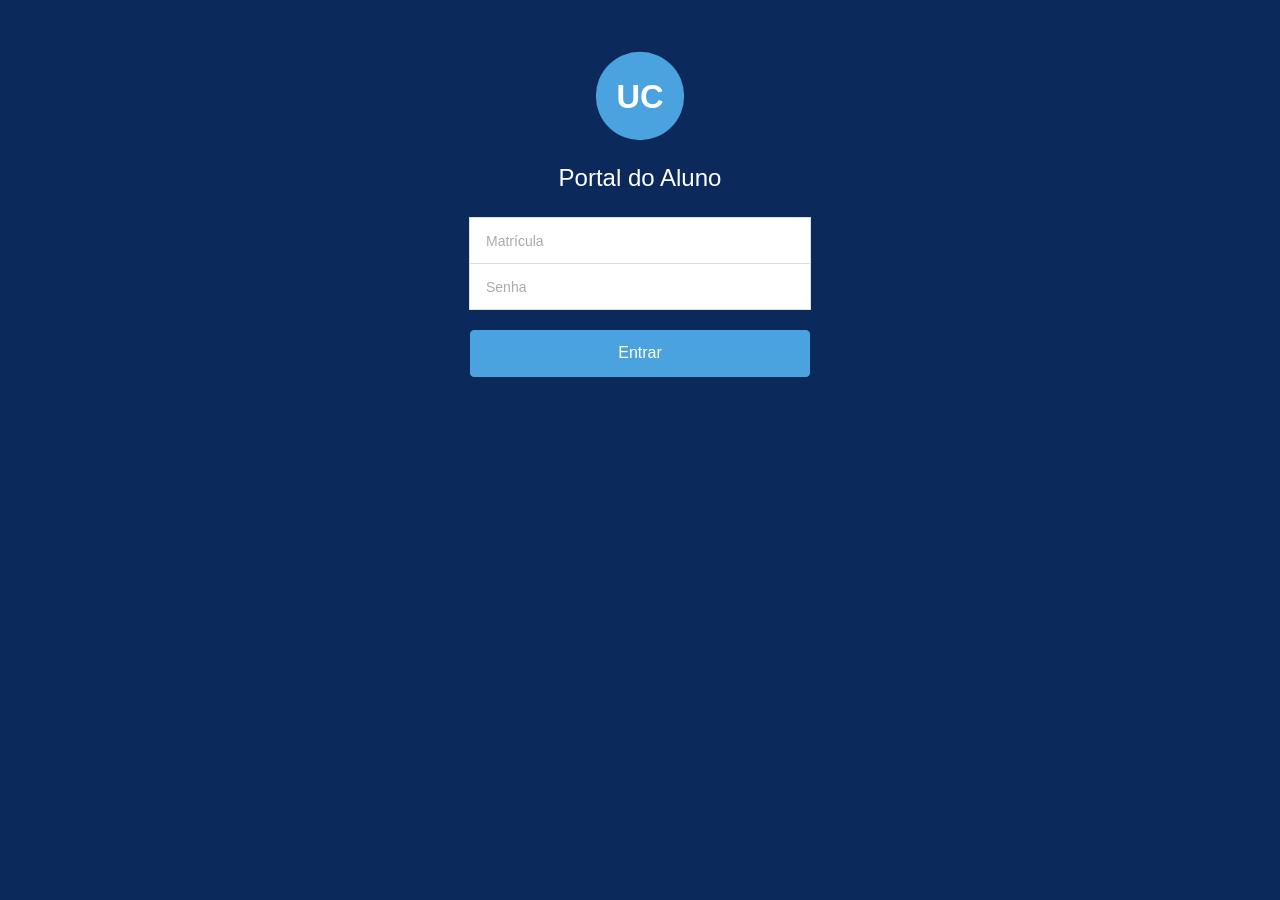
==== www/index.html @ 868399b1 "chore: estrutura inicial com Ionic 1 e AngularJS" ====
<!DOCTYPE html>
<html lang="pt-BR">
<head>
  <meta charset="utf-8">
  <meta name="viewport" content="initial-scale=1, maximum-scale=1, user-scalable=no, width=device-width">
  <title>Portal do Aluno UCSal</title>
  <link rel="stylesheet" href="lib/ionic/css/ionic.min.css">
  <link rel="stylesheet" href="css/style.css">
  <script src="lib/ionic/js/ionic.bundle.min.js"></script>
  <script src="js/app.js"></script>
  <script src="js/services/AlunoService.js"></script>
  <script src="js/services/AuthService.js"></script>
  <script src="js/services/NoticiasService.js"></script>
  <script src="js/services/FinanceiroService.js"></script>
  <script src="js/controllers/LoginCtrl.js"></script>
  <script src="js/controllers/MenuCtrl.js"></script>
  <script src="js/controllers/NoticiasCtrl.js"></script>
  <script src="js/controllers/NoticiaDetalheCtrl.js"></script>
  <script src="js/controllers/PerfilCtrl.js"></script>
  <script src="js/controllers/FinanceiroCtrl.js"></script>
</head>
<body ng-app="ucsalApp">
  <ion-nav-view></ion-nav-view>
</body>
</html>
---- www/css/style.css ----
:root {
  --azul-marinho: #0b2a5b;
  --azul-claro: #4aa3df;
  --branco: #ffffff;
  --verde-paga: #2e9e5b;
  --laranja-a-pagar: #f09a1a;
}

.barra-ucsal.bar {
  background-color: var(--azul-marinho);
  background-image: none;
  border-color: var(--azul-marinho);
}

.barra-ucsal .title,
.barra-ucsal .button {
  color: var(--branco);
}

.tela-login {
  background-color: var(--azul-marinho);
}

.login-caixa {
  max-width: 380px;
  margin: 0 auto;
  padding: 48px 20px;
}

.login-logo {
  display: block;
  width: 96px;
  margin: 0 auto 12px;
}

.login-titulo {
  color: var(--branco);
  text-align: center;
  font-size: 24px;
  margin-bottom: 24px;
}

.botao-principal {
  background-color: var(--azul-claro);
  border-color: var(--azul-claro);
  color: var(--branco);
}

.botao-principal.activated {
  background-color: var(--azul-marinho);
  border-color: var(--azul-marinho);
}

.mensagem-erro {
  color: #b3261e;
  background-color: var(--branco);
  border-radius: 4px;
  padding: 8px 12px;
  margin-bottom: 12px;
}

.menu-lateral-ucsal {
  background-color: var(--branco);
}

.menu-cabecalho {
  background-color: var(--azul-marinho);
  color: var(--branco);
  padding: 24px 16px 16px;
}

.menu-aluno-nome {
  font-size: 18px;
  font-weight: bold;
}

.menu-aluno-matricula {
  color: var(--azul-claro);
}

.filtro-categorias {
  display: flex;
  gap: 8px;
  padding: 10px 10px 0;
}

.filtro-categorias .button {
  background-color: var(--branco);
  border-color: var(--azul-claro);
  color: var(--azul-marinho);
}

.filtro-categorias .filtro-ativo {
  background-color: var(--azul-marinho);
  border-color: var(--azul-marinho);
  color: var(--branco);
}

.card-titulo {
  color: var(--azul-marinho);
  margin: 8px 0 12px;
  white-space: normal;
}

.card-data {
  color: #666666;
  font-size: 13px;
  margin-left: 6px;
}

.texto-completo {
  white-space: normal;
  line-height: 1.5;
}

.selo {
  display: inline-block;
  padding: 2px 10px;
  border-radius: 10px;
  font-size: 12px;
  font-weight: bold;
  color: var(--branco);
}

.selo-noticia {
  background-color: var(--azul-marinho);
}

.selo-evento {
  background-color: var(--azul-claro);
}

.selo-paga {
  background-color: var(--verde-paga);
}

.selo-a-pagar {
  background-color: var(--laranja-a-pagar);
}

.mensalidade-linha {
  display: flex;
  justify-content: space-between;
  align-items: center;
}

.mensalidade-mes {
  color: var(--azul-marinho);
}

.mensalidade-valor {
  font-weight: bold;
  color: var(--azul-marinho);
}

.mensalidade .linha-digitavel {
  font-family: monospace;
  font-size: 12px;
  white-space: normal;
  margin: 8px 0;
}

input:disabled {
  opacity: 0.6;
}
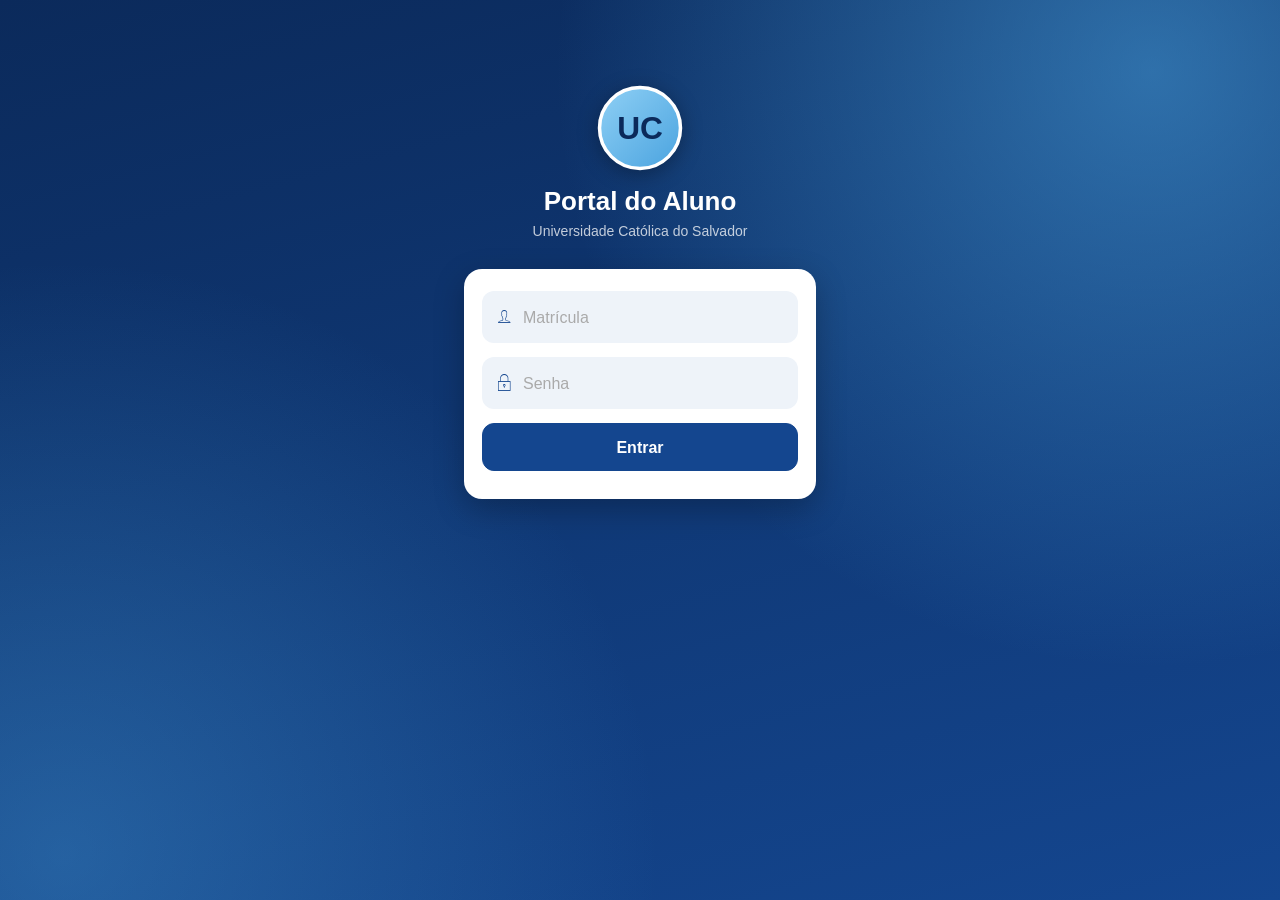
==== commit b8cf4714: "feat: iniciais do aluno e resumo de pago e a pagar no financeiro" ====
--- a/www/index.html
+++ b/www/index.html
@@ -8,6 +8,7 @@
   <link rel="stylesheet" href="css/style.css">
   <script src="lib/ionic/js/ionic.bundle.min.js"></script>
   <script src="js/app.js"></script>
+  <script src="js/filters/IniciaisFilter.js"></script>
   <script src="js/services/AlunoService.js"></script>
   <script src="js/services/AuthService.js"></script>
   <script src="js/services/NoticiasService.js"></script>
--- a/www/css/style.css
+++ b/www/css/style.css
@@ -1,49 +1,119 @@
 :root {
   --azul-marinho: #0b2a5b;
+  --azul-medio: #14468f;
   --azul-claro: #4aa3df;
+  --azul-fundo: #eef3f9;
   --branco: #ffffff;
+  --texto-escuro: #1b2b45;
+  --texto-suave: #6b7a90;
   --verde-paga: #2e9e5b;
-  --laranja-a-pagar: #f09a1a;
+  --laranja-a-pagar: #e07b00;
+  --vermelho-erro: #b3261e;
+  --sombra-card: 0 2px 10px rgba(11, 42, 91, 0.1);
+}
+
+body {
+  color: var(--texto-escuro);
 }
 
 .barra-ucsal.bar {
   background-color: var(--azul-marinho);
   background-image: none;
-  border-color: var(--azul-marinho);
+  border: none;
+  box-shadow: 0 2px 8px rgba(11, 42, 91, 0.35);
 }
 
 .barra-ucsal .title,
 .barra-ucsal .button {
   color: var(--branco);
+  font-weight: 600;
+}
+
+.conteudo-pagina {
+  background-color: var(--azul-fundo);
+}
+
+.conteudo-pagina .scroll {
+  padding-bottom: 24px;
 }
 
 .tela-login {
   background-color: var(--azul-marinho);
+  background-image:
+    radial-gradient(circle at 90% 8%, rgba(74, 163, 223, 0.55), transparent 42%),
+    radial-gradient(circle at 5% 95%, rgba(74, 163, 223, 0.35), transparent 40%),
+    linear-gradient(165deg, var(--azul-marinho) 0%, var(--azul-medio) 100%);
 }
 
 .login-caixa {
-  max-width: 380px;
+  max-width: 400px;
   margin: 0 auto;
-  padding: 48px 20px;
+  padding: 84px 24px 24px;
 }
 
 .login-logo {
   display: block;
-  width: 96px;
-  margin: 0 auto 12px;
+  width: 88px;
+  margin: 0 auto 14px;
+  filter: drop-shadow(0 4px 10px rgba(0, 0, 0, 0.3));
 }
 
 .login-titulo {
   color: var(--branco);
   text-align: center;
-  font-size: 24px;
-  margin-bottom: 24px;
+  font-size: 26px;
+  font-weight: 700;
+  margin: 0;
+}
+
+.login-subtitulo {
+  color: rgba(255, 255, 255, 0.75);
+  text-align: center;
+  margin: 4px 0 28px;
+}
+
+.login-formulario {
+  background-color: var(--branco);
+  border-radius: 18px;
+  padding: 22px 18px 18px;
+  box-shadow: 0 10px 30px rgba(0, 0, 0, 0.25);
+}
+
+.login-campo {
+  display: flex;
+  align-items: center;
+  background-color: var(--azul-fundo);
+  border: 2px solid transparent;
+  border-radius: 12px;
+  margin-bottom: 14px;
+  padding: 0 14px;
+}
+
+.login-campo:focus-within {
+  border-color: var(--azul-claro);
+  background-color: var(--branco);
+}
+
+.login-campo-icone {
+  color: var(--azul-medio);
+  font-size: 20px;
+  margin-right: 12px;
+}
+
+.login-campo input {
+  flex: 1;
+  height: 48px;
+  border: none;
+  background: transparent;
+  font-size: 16px;
+  color: var(--texto-escuro);
 }
 
 .botao-principal {
-  background-color: var(--azul-claro);
-  border-color: var(--azul-claro);
-  color: var(--branco);
+  background-color: var(--azul-medio);
+  border-color: var(--azul-medio);
+  color: var(--branco);
+  font-weight: 600;
 }
 
 .botao-principal.activated {
@@ -51,12 +121,25 @@
   border-color: var(--azul-marinho);
 }
 
+.botao-grande {
+  height: 48px;
+  line-height: 48px;
+  border-radius: 12px;
+  font-size: 16px;
+  margin-top: 4px;
+}
+
+.botao-arredondado {
+  border-radius: 20px;
+}
+
 .mensagem-erro {
-  color: #b3261e;
-  background-color: var(--branco);
-  border-radius: 4px;
-  padding: 8px 12px;
+  color: var(--vermelho-erro);
+  background-color: #fdecea;
+  border-radius: 10px;
+  padding: 10px 14px;
   margin-bottom: 12px;
+  font-size: 14px;
 }
 
 .menu-lateral-ucsal {
@@ -64,62 +147,175 @@
 }
 
 .menu-cabecalho {
-  background-color: var(--azul-marinho);
-  color: var(--branco);
-  padding: 24px 16px 16px;
+  background-image: linear-gradient(160deg, var(--azul-marinho), var(--azul-medio));
+  color: var(--branco);
+  padding: 40px 16px 20px;
+}
+
+.avatar-iniciais {
+  width: 56px;
+  height: 56px;
+  border-radius: 50%;
+  background-color: var(--azul-claro);
+  color: var(--branco);
+  font-size: 20px;
+  font-weight: 700;
+  line-height: 56px;
+  text-align: center;
+  margin-bottom: 12px;
+  box-shadow: 0 0 0 3px rgba(255, 255, 255, 0.35);
+}
+
+.avatar-grande {
+  width: 84px;
+  height: 84px;
+  font-size: 30px;
+  line-height: 84px;
+  margin: 0 auto 12px;
+  box-shadow: 0 0 0 4px var(--branco), var(--sombra-card);
 }
 
 .menu-aluno-nome {
   font-size: 18px;
-  font-weight: bold;
+  font-weight: 700;
 }
 
 .menu-aluno-matricula {
-  color: var(--azul-claro);
+  color: #b9dcf3;
+  font-size: 13px;
+}
+
+.menu-lista {
+  padding-top: 8px;
+}
+
+.menu-lista .menu-item {
+  border: none;
+  color: var(--texto-escuro);
+  font-size: 15px;
+}
+
+.menu-lista .menu-item .item-content {
+  padding: 14px 16px;
+  background-color: transparent;
+}
+
+.menu-item-icone {
+  display: inline-block;
+  width: 30px;
+  font-size: 22px;
+  color: var(--azul-medio);
+  vertical-align: middle;
+}
+
+.menu-lista .menu-item-ativo {
+  background-color: #e4f0fa;
+  box-shadow: inset 4px 0 0 var(--azul-claro);
+}
+
+.menu-lista .menu-item-ativo .item-content {
+  color: var(--azul-marinho);
+  font-weight: 700;
+}
+
+.menu-lista .menu-item-sair {
+  margin-top: 12px;
+  border-top: 1px solid #e2e8f0;
+  padding: 14px 16px;
+  color: var(--vermelho-erro);
+}
+
+.menu-lista .menu-item-sair .menu-item-icone,
+.menu-lista .menu-item-sair .item-content {
+  color: var(--vermelho-erro);
 }
 
 .filtro-categorias {
   display: flex;
   gap: 8px;
-  padding: 10px 10px 0;
-}
-
-.filtro-categorias .button {
-  background-color: var(--branco);
-  border-color: var(--azul-claro);
-  color: var(--azul-marinho);
-}
-
-.filtro-categorias .filtro-ativo {
+  padding: 14px 14px 4px;
+}
+
+.filtro-botao {
+  border: 1px solid #c9d8ea;
+  background-color: var(--branco);
+  color: var(--azul-marinho);
+  border-radius: 20px;
+  padding: 7px 18px;
+  font-size: 14px;
+  font-weight: 600;
+}
+
+.filtro-botao.filtro-ativo {
   background-color: var(--azul-marinho);
   border-color: var(--azul-marinho);
   color: var(--branco);
 }
 
+.card-publicacao {
+  background-color: var(--branco);
+  border-radius: 16px;
+  box-shadow: var(--sombra-card);
+  margin: 14px;
+  overflow: hidden;
+}
+
+.card-imagem {
+  position: relative;
+}
+
+.card-imagem img {
+  display: block;
+  width: 100%;
+}
+
+.card-corpo {
+  padding: 14px 16px 18px;
+}
+
+.card-data {
+  color: var(--texto-suave);
+  font-size: 13px;
+}
+
 .card-titulo {
   color: var(--azul-marinho);
-  margin: 8px 0 12px;
-  white-space: normal;
-}
-
-.card-data {
-  color: #666666;
-  font-size: 13px;
-  margin-left: 6px;
+  font-size: 18px;
+  line-height: 1.3;
+  font-weight: 700;
+  margin: 6px 0 14px;
+}
+
+.card-titulo-grande {
+  font-size: 22px;
 }
 
 .texto-completo {
-  white-space: normal;
-  line-height: 1.5;
+  color: var(--texto-escuro);
+  font-size: 16px;
+  line-height: 1.6;
+}
+
+.aviso-vazio {
+  text-align: center;
+  color: var(--texto-suave);
+  padding: 40px 20px;
 }
 
 .selo {
   display: inline-block;
-  padding: 2px 10px;
-  border-radius: 10px;
+  padding: 3px 12px;
+  border-radius: 12px;
   font-size: 12px;
-  font-weight: bold;
-  color: var(--branco);
+  font-weight: 700;
+  color: var(--branco);
+}
+
+.selo-sobre-imagem {
+  position: absolute;
+  top: 12px;
+  left: 12px;
+  box-shadow: 0 2px 6px rgba(0, 0, 0, 0.25);
 }
 
 .selo-noticia {
@@ -136,6 +332,187 @@
 
 .selo-a-pagar {
   background-color: var(--laranja-a-pagar);
+}
+
+.perfil-topo {
+  background-image: linear-gradient(160deg, var(--azul-marinho), var(--azul-medio));
+  padding: 24px 16px 44px;
+  text-align: center;
+}
+
+.perfil-topo .avatar-grande {
+  box-shadow: 0 0 0 4px rgba(255, 255, 255, 0.4);
+}
+
+.perfil-nome {
+  color: var(--branco);
+  font-size: 20px;
+  font-weight: 700;
+}
+
+.perfil-curso {
+  color: #b9dcf3;
+  font-size: 14px;
+}
+
+.secao-formulario {
+  background-color: var(--branco);
+  border-radius: 16px;
+  box-shadow: var(--sombra-card);
+  margin: 14px;
+  padding: 16px 16px 6px;
+}
+
+.perfil-topo + form .secao-formulario:first-child {
+  margin-top: -28px;
+}
+
+.secao-titulo {
+  color: var(--azul-marinho);
+  font-size: 15px;
+  font-weight: 700;
+  text-transform: uppercase;
+  letter-spacing: 0.5px;
+  margin-bottom: 12px;
+}
+
+.campo {
+  display: block;
+  margin-bottom: 14px;
+}
+
+.campo-rotulo {
+  display: block;
+  color: var(--texto-suave);
+  font-size: 13px;
+  font-weight: 600;
+  margin-bottom: 4px;
+}
+
+.campo input {
+  display: block;
+  width: 100%;
+  height: 44px;
+  padding: 0 12px;
+  border: 1px solid #c9d8ea;
+  border-radius: 10px;
+  background-color: var(--branco);
+  font-size: 16px;
+  color: var(--texto-escuro);
+}
+
+.campo input:focus {
+  border-color: var(--azul-claro);
+  outline: none;
+  box-shadow: 0 0 0 3px rgba(74, 163, 223, 0.25);
+}
+
+.campo input.ng-invalid.ng-dirty {
+  border-color: var(--vermelho-erro);
+}
+
+.campo input:disabled {
+  background-color: #eef1f5;
+  color: var(--texto-suave);
+  opacity: 1;
+}
+
+.area-botao-salvar {
+  padding: 4px 14px 8px;
+}
+
+.seletor-semestre {
+  padding: 16px 14px 4px;
+}
+
+.seletor-rotulo {
+  display: block;
+  color: var(--texto-suave);
+  font-size: 13px;
+  font-weight: 600;
+  margin-bottom: 6px;
+}
+
+.seletor-caixa {
+  position: relative;
+}
+
+.seletor-caixa select {
+  display: block;
+  width: 100%;
+  height: 48px;
+  padding: 0 40px 0 14px;
+  border: 1px solid #c9d8ea;
+  border-radius: 12px;
+  background-color: var(--branco);
+  color: var(--azul-marinho);
+  font-size: 16px;
+  font-weight: 700;
+  appearance: none;
+  -moz-appearance: none;
+  -webkit-appearance: none;
+  box-shadow: var(--sombra-card);
+}
+
+.seletor-seta {
+  position: absolute;
+  top: 12px;
+  right: 16px;
+  color: var(--azul-medio);
+  font-size: 20px;
+  pointer-events: none;
+}
+
+.resumo-financeiro {
+  display: flex;
+  gap: 12px;
+  padding: 14px 14px 0;
+}
+
+.resumo-bloco {
+  flex: 1;
+  border-radius: 14px;
+  padding: 12px 14px;
+  color: var(--branco);
+  box-shadow: var(--sombra-card);
+}
+
+.resumo-pago {
+  background-image: linear-gradient(135deg, #2e9e5b, #46b87a);
+}
+
+.resumo-a-pagar {
+  background-image: linear-gradient(135deg, #d97400, #f09a1a);
+}
+
+.resumo-rotulo {
+  display: block;
+  font-size: 13px;
+  opacity: 0.9;
+}
+
+.resumo-valor {
+  display: block;
+  font-size: 18px;
+  font-weight: 700;
+  margin-top: 2px;
+}
+
+.mensalidade {
+  background-color: var(--branco);
+  border-radius: 14px;
+  box-shadow: var(--sombra-card);
+  border-left: 5px solid #c9d8ea;
+  margin: 14px 14px 0;
+  padding: 14px 14px 14px 16px;
+}
+
+.mensalidade-paga {
+  border-left-color: var(--verde-paga);
+}
+
+.mensalidade-a-pagar {
+  border-left-color: var(--laranja-a-pagar);
 }
 
 .mensalidade-linha {
@@ -146,20 +523,88 @@
 
 .mensalidade-mes {
   color: var(--azul-marinho);
+  font-size: 17px;
+  font-weight: 700;
+}
+
+.mensalidade-vencimento {
+  color: var(--texto-suave);
+  font-size: 13px;
+  margin-top: 2px;
+}
+
+.mensalidade-lado-direito {
+  text-align: right;
 }
 
 .mensalidade-valor {
-  font-weight: bold;
-  color: var(--azul-marinho);
+  color: var(--azul-marinho);
+  font-size: 17px;
+  font-weight: 700;
+  margin-bottom: 4px;
+}
+
+.mensalidade-pagamento {
+  border-top: 1px dashed #c9d8ea;
+  margin-top: 12px;
+  padding-top: 12px;
 }
 
 .mensalidade .linha-digitavel {
+  background-color: var(--azul-fundo);
+  border-radius: 8px;
+  padding: 8px 10px;
+  margin-bottom: 10px;
   font-family: monospace;
   font-size: 12px;
+  line-height: 1.5;
+  word-break: break-all;
   white-space: normal;
-  margin: 8px 0;
-}
-
-input:disabled {
-  opacity: 0.6;
-}
+}
+
+.popup-container .popup {
+  width: 290px;
+  border-radius: 18px;
+  overflow: hidden;
+  background-color: var(--branco);
+  box-shadow: 0 12px 32px rgba(11, 42, 91, 0.35);
+}
+
+.popup-head {
+  border: none;
+  padding: 22px 20px 4px;
+}
+
+.popup-head .popup-title {
+  color: var(--azul-marinho);
+  font-size: 19px;
+  font-weight: 700;
+}
+
+.popup-body {
+  padding: 6px 20px 18px;
+  color: var(--texto-escuro);
+  text-align: center;
+}
+
+.popup-buttons {
+  min-height: 0;
+  padding: 0 16px 18px;
+}
+
+.popup-buttons .button {
+  min-height: 46px;
+  line-height: 44px;
+  border: none;
+  border-radius: 12px;
+  background-color: var(--azul-medio);
+  color: var(--branco);
+  font-weight: 700;
+}
+
+.loading-container .loading {
+  background-color: rgba(11, 42, 91, 0.92);
+  border-radius: 24px;
+  padding: 14px 22px;
+  font-weight: 600;
+}
